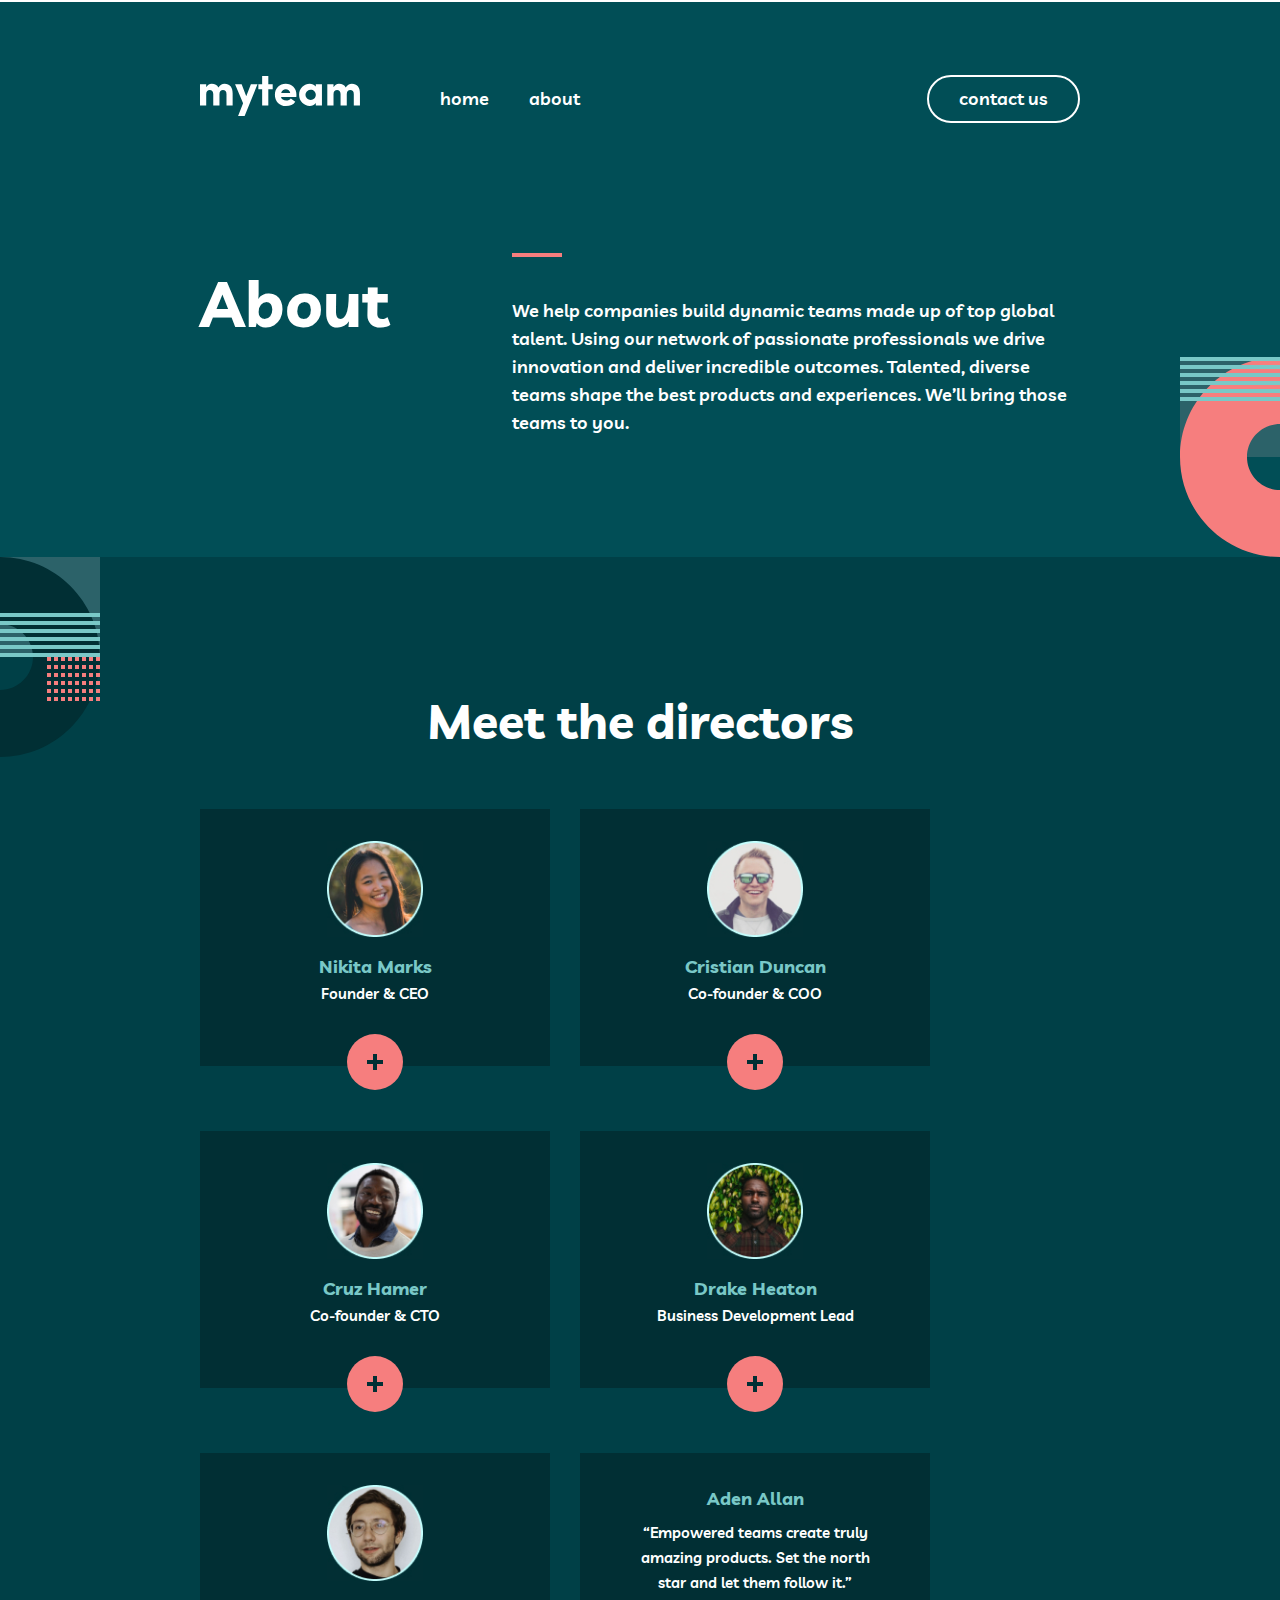
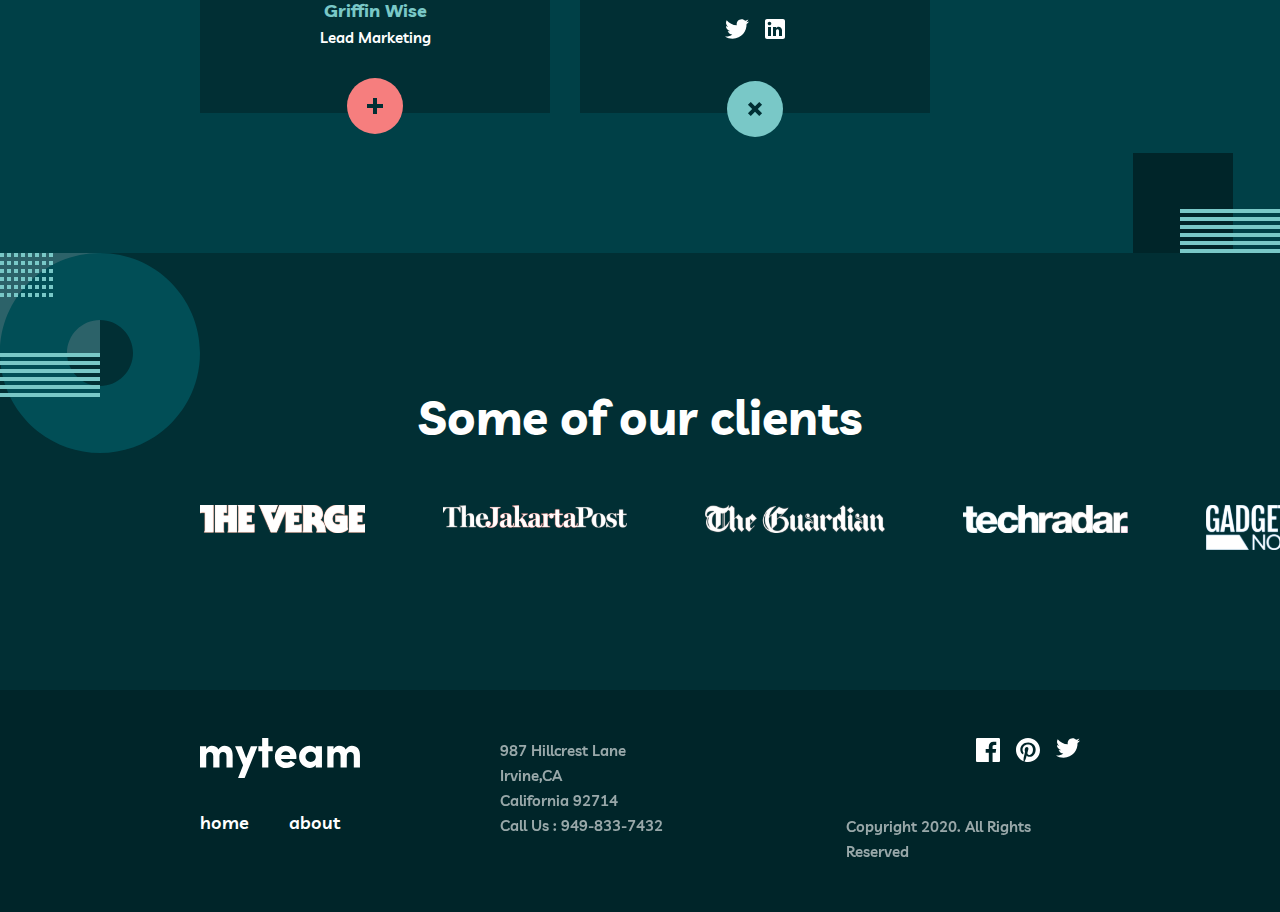
==== pages/about.html @ b1869ea3 "added new page" ====
<!DOCTYPE html>
<html lang="en">
  <head>
    <meta charset="UTF-8" />
    <meta name="viewport" content="width=device-width, initial-scale=1.0" />
    <title>myteam || about</title>
    <link rel="stylesheet" href="../css/normalize.css" />
    <link rel="stylesheet" href="../css/global.css" />
    <link rel="stylesheet" href="../css/about.css" />
  </head>
  <body>
    <header class="header container">
      <ul class="header__list">
        <li class="header__img">
          <a href="../index.html">
            <img
              src="../images/home/myteam 2.svg"
              alt="myteam-img"
              width="160"
              height="40"
            />
          </a>
        </li>
        <li class="header__item last">
          <a class="header__link" href="../index.html">home</a>
        </li>
        <li class="header__item">
          <a class="header__link" href="./about.html">about</a>
        </li>
        <li class="header__btn-wrapper">
          <a class="header__btn btn" href="./contact.html">contact us</a>
        </li>
      </ul>
    </header>

    <main class="main">
      <section class="hero container">
        <h1 class="hero-title">About</h1>
        <div class="hero__content">
          <img
            class="hero__content-img"
            src="../images/home/line1.svg"
            alt="line"
            width="50"
            height="4"
          />
          <p class="hero__content-text">
            We help companies build dynamic teams made up of top global talent.
            Using our network of passionate professionals we drive innovation
            and deliver incredible outcomes. Talented, diverse teams shape the
            best products and experiences. We’ll bring those teams to you.
          </p>
        </div>
      </section>
      <section class="directors container">
        <img
          class="directors__top-background"
          src="../images/about/directors-top-background.svg"
          alt="background-image"
        />
        <h2 class="directors__title">Meet the directors</h2>
        <ul class="directors__list">
          <li class="directors__item">
            <img
              class="directors__item-img"
              src="../images/about/nikita.jpg"
              alt="nikita"
              width="96"
              height="96"
            />
            <h3 class="directors__item-title">Nikita Marks</h3>
            <p class="directors__item-text">Founder & CEO</p>
            <img
              class="directors__item-plus"
              src="../images/about/plus.svg"
              alt="plus"
              width="56"
              height="56"
            />
          </li>
          <li class="directors__item">
            <img
              class="directors__item-img"
              src="../images/about/cristian.jpg"
              alt="cristian"
              width="96"
              height="96"
            />
            <h3 class="directors__item-title">Cristian Duncan</h3>
            <p class="directors__item-text">Co-founder & COO</p>
            <img
              class="directors__item-plus"
              src="../images/about/plus.svg"
              alt="plus"
              width="56"
              height="56"
            />
          </li>
          <li class="directors__item">
            <img
              class="directors__item-img"
              src="../images/about/cruz.jpg"
              alt="cruz"
              width="96"
              height="96"
            />
            <h3 class="directors__item-title">Cruz Hamer</h3>
            <p class="directors__item-text">Co-founder & CTO</p>
            <img
              class="directors__item-plus"
              src="../images/about/plus.svg"
              alt="plus"
              width="56"
              height="56"
            />
          </li>
          <li class="directors__item">
            <img
              class="directors__item-img"
              src="../images/about/drake.jpg"
              alt="drake"
              width="96"
              height="96"
            />
            <h3 class="directors__item-title">Drake Heaton</h3>
            <p class="directors__item-text">Business Development Lead</p>
            <img
              class="directors__item-plus"
              src="../images/about/plus.svg"
              alt="plus"
              width="56"
              height="56"
            />
          </li>
          <li class="directors__item">
            <img
              class="directors__item-img"
              src="../images/about/griffin.jpg"
              alt="griffin"
              width="96"
              height="96"
            />
            <h3 class="directors__item-title">Griffin Wise</h3>
            <p class="directors__item-text">Lead Marketing</p>
            <img
              class="directors__item-plus"
              src="../images/about/plus.svg"
              alt="plus"
              width="56"
              height="56"
            />
          </li>
          <li class="directors__item last__item">
            <h3 class="last__item-title">Aden Allan</h3>
            <p class="last__item-text">
              “Empowered teams create truly amazing products. Set the north star
              and let them follow it.”
            </p>
            <div class="directors__item-social">
              <a href="../index.html">
                <svg
                  width="24"
                  height="20"
                  viewBox="0 0 24 20"
                  fill="none"
                  xmlns="http://www.w3.org/2000/svg"
                >
                  <path
                    d="M24 2.55699C23.117 2.94899 22.168 3.21299 21.172 3.33199C22.189 2.72299 22.97 1.75799 23.337 0.607986C22.386 1.17199 21.332 1.58199 20.21 1.80299C19.313 0.845986 18.032 0.247986 16.616 0.247986C13.437 0.247986 11.101 3.21399 11.819 6.29299C7.728 6.08799 4.1 4.12799 1.671 1.14899C0.381 3.36199 1.002 6.25699 3.194 7.72299C2.388 7.69699 1.628 7.47599 0.965 7.10699C0.911 9.38799 2.546 11.522 4.914 11.997C4.221 12.185 3.462 12.229 2.69 12.081C3.316 14.037 5.134 15.46 7.29 15.5C5.22 17.123 2.612 17.848 0 17.54C2.179 18.937 4.768 19.752 7.548 19.752C16.69 19.752 21.855 12.031 21.543 5.10599C22.505 4.41099 23.34 3.54399 24 2.55699Z"
                    fill="white"
                  />
                </svg>
              </a>
              <a href="../index.html">
                <svg
                  width="20"
                  height="20"
                  viewBox="0 0 20 20"
                  fill="none"
                  xmlns="http://www.w3.org/2000/svg"
                >
                  <g id="icon-linkedin">
                    <path
                      id="Shape"
                      fill-rule="evenodd"
                      clip-rule="evenodd"
                      d="M2 0H18C19.1 0 20 0.9 20 2V18C20 19.1 19.1 20 18 20H2C0.9 20 0 19.1 0 18V2C0 0.9 0.9 0 2 0ZM6 17V8H3V17H6ZM4.5 6.3C3.5 6.3 2.7 5.5 2.7 4.5C2.7 3.5 3.5 2.7 4.5 2.7C5.5 2.7 6.3 3.5 6.3 4.5C6.3 5.5 5.5 6.3 4.5 6.3ZM14 17H17V11.3C17 9.4 15.4 7.8 13.5 7.8C12.6 7.8 11.5 8.4 11 9.2V8H8V17H11V11.7C11 10.9 11.7 10.2 12.5 10.2C13.3 10.2 14 10.9 14 11.7V17Z"
                      fill="white"
                    />
                  </g>
                </svg>
              </a>
            </div>
            <img
              class="last__item-icon"
              src="../images/about/x-icon.svg"
              alt="x-icon"
              width="56"
              height="56"
            />
          </li>
        </ul>
      </section>
      <section class="clients container">
        <h2 class="clients__title">Some of our clients</h2>
        <div class="clients__social">
          <img
            src="../images/about/the-verge.svg"
            alt="the-verge"
            width="165"
            height="28"
          />
          <img
            src="../images/about/the-jakarta-post.svg"
            alt="the-jakarta-post"
            width="184"
            height="23"
          />
          <img
            src="../images/about/the-guardian.svg"
            alt="the-guardian"
            width="180"
            height="28"
          />
          <img
            src="../images/about/techradar.svg"
            alt="techradar"
            width="165"
            height="28"
          />
          <img
            src="../images/about/gadgets-now.svg"
            alt="gadgets-now"
            width="98"
            height="45"
          />
        </div>
      </section>
    </main>
    <footer class="footer container">
      <div class="footer__logo-wrapper">
        <a href="#">
          <img
            class="footer__logo"
            src="../images/home/myteam 2.svg"
            alt="myteam"
            width="160"
            height="40"
          />
        </a>
        <div class="footer__logo-pages">
          <a class="footer__link" href="../index.html">home</a>
          <a class="footer__link" href="./about.html">about</a>
        </div>
      </div>
      <address class="address">
        <p class="address-text">987 Hillcrest Lane</p>
        <p class="address-text">Irvine,CA</p>
        <p class="address-text">California 92714</p>
        <a class="address-link" href="tel:9498337432">Call Us : 949-833-7432</a>
      </address>
      <div class="footer__social">
        <div class="socials-wrapper">
          <a class="social__icon" href="#">
            <svg
              width="24"
              height="24"
              viewBox="0 0 24 24"
              fill="none"
              xmlns="http://www.w3.org/2000/svg"
            >
              <path
                d="M22.675 0H1.325C0.593 0 0 0.593 0 1.325V22.676C0 23.407 0.593 24 1.325 24H12.82V14.706H9.692V11.084H12.82V8.413C12.82 5.313 14.713 3.625 17.479 3.625C18.804 3.625 19.942 3.724 20.274 3.768V7.008L18.356 7.009C16.852 7.009 16.561 7.724 16.561 8.772V11.085H20.148L19.681 14.707H16.561V24H22.677C23.407 24 24 23.407 24 22.675V1.325C24 0.593 23.407 0 22.675 0Z"
                fill="white"
              />
            </svg>
          </a>
          <a class="social__icon" href="#">
            <svg
              width="24"
              height="24"
              viewBox="0 0 24 24"
              fill="none"
              xmlns="http://www.w3.org/2000/svg"
            >
              <path
                d="M12 0C5.373 0 0 5.372 0 12C0 17.084 3.163 21.426 7.627 23.174C7.522 22.225 7.427 20.769 7.669 19.733C7.887 18.796 9.076 13.768 9.076 13.768C9.076 13.768 8.717 13.049 8.717 11.986C8.717 10.318 9.684 9.072 10.888 9.072C11.911 9.072 12.406 9.841 12.406 10.762C12.406 11.791 11.751 13.33 11.412 14.757C11.129 15.951 12.011 16.926 13.189 16.926C15.322 16.926 16.961 14.677 16.961 11.431C16.961 8.558 14.897 6.549 11.949 6.549C8.535 6.549 6.531 9.11 6.531 11.756C6.531 12.787 6.928 13.894 7.424 14.494C7.522 14.613 7.536 14.718 7.507 14.839L7.174 16.199C7.121 16.419 7 16.466 6.772 16.36C5.273 15.662 4.336 13.471 4.336 11.711C4.336 7.926 7.086 4.449 12.265 4.449C16.428 4.449 19.663 7.416 19.663 11.38C19.663 15.516 17.056 18.844 13.436 18.844C12.22 18.844 11.077 18.213 10.686 17.466L9.938 20.319C9.667 21.362 8.936 22.669 8.446 23.465C9.57 23.812 10.763 24 12 24C18.627 24 24 18.627 24 12C24 5.372 18.627 0 12 0Z"
                fill="white"
              />
            </svg>
          </a>
          <a class="social__icon" href="#">
            <svg
              width="24"
              height="20"
              viewBox="0 0 24 20"
              fill="none"
              xmlns="http://www.w3.org/2000/svg"
            >
              <path
                d="M24 2.55699C23.117 2.94899 22.168 3.21299 21.172 3.33199C22.189 2.72299 22.97 1.75799 23.337 0.607986C22.386 1.17199 21.332 1.58199 20.21 1.80299C19.313 0.845986 18.032 0.247986 16.616 0.247986C13.437 0.247986 11.101 3.21399 11.819 6.29299C7.728 6.08799 4.1 4.12799 1.671 1.14899C0.381 3.36199 1.002 6.25699 3.194 7.72299C2.388 7.69699 1.628 7.47599 0.965 7.10699C0.911 9.38799 2.546 11.522 4.914 11.997C4.221 12.185 3.462 12.229 2.69 12.081C3.316 14.037 5.134 15.46 7.29 15.5C5.22 17.123 2.612 17.848 0 17.54C2.179 18.937 4.768 19.752 7.548 19.752C16.69 19.752 21.855 12.031 21.543 5.10599C22.505 4.41099 23.34 3.54399 24 2.55699Z"
                fill="white"
              />
            </svg>
          </a>
        </div>
        <p class="footer__social-text">Copyright 2020. All Rights Reserved</p>
      </div>
    </footer>
  </body>
</html>
---- css/global.css ----
/* FONTS START */
@font-face {
  font-display: swap;
  font-family: 'Livvic';
  font-style: normal;
  font-weight: 400;
  src: url('../fonts/livvic-v14-latin-regular.woff2') format('woff2');
}

@font-face {
  font-display: swap;
  font-family: 'Livvic';
  font-style: italic;
  font-weight: 500;
  src: url('../fonts/livvic-v14-latin-500italic.woff2') format('woff2');
}

@font-face {
  font-display: swap;
  font-family: 'Livvic';
  font-style: normal;
  font-weight: 600;
  src: url('../fonts/livvic-v14-latin-600.woff2') format('woff2');
}

@font-face {
  font-display: swap;
  font-family: 'Livvic';
  font-style: normal;
  font-weight: 700;
  src: url('../fonts/livvic-v14-latin-700.woff2') format('woff2');
}

@font-face {
  font-display: swap;
  font-family: 'Livvic';
  font-style: italic;
  font-weight: 700;
  src: url('../fonts/livvic-v14-latin-700italic.woff2') format('woff2');
}

/* FONTS END */

/* VARIABLES START */
:root {
  --midnight-Green: #014E56;
  --might-Coral: #F67E7E;
  --white: #FFFFFF;
  --rapture-Blue: #79C8C7;
  --police-Blue: #2C6269;
  --deep-Jungle-Green: #004047;
  --sacramento-State-Green: #012F34;
  --dark-Green: #002529;



  /* fonts */
  --fonts: 'Livvic';
  /* Transition */
  --transition: 0.3s;
}

/* VARIABLES END */

*,
*::after,
*::before {
  margin: 0;
  padding: 0;
  box-sizing: border-box;
}

a {
  text-decoration: none;
  display: inline-block;
}

ul,
ol {
  list-style: none;
}

img {
  display: flex;
  object-fit: cover;
}

html {
  height: 100%;
  scroll-behavior: smooth;
}



h1,
h2,
h3 {
  font-family: var(--fonts);
  font-weight: 700;

}


h1 {
  margin: 0;
  font-size: 100px;
  line-height: 100px;

}

h2 {
  font-size: 48px;
  line-height: 48px;
}

h3 {
  font-size: 18px;
  line-height: 28px;
}


.btn {
  width: 153px;
  border-radius: 24px;
  font-family: var(--fonts);
  font-size: 18px;
  line-height: 28px;
  padding-top: 8px;
  padding-bottom: 8px;
  font-weight: 600;
  cursor: pointer;
  transition: var(--transition);
}

body {
  height: 100%;
  font-family: var(--fonts);
  font-size: 15px;
  line-height: 25px;
  font-weight: 600;
}

.container {
  width: 100%;
  max-width: 1510px;
  padding-left: 200px;
  padding-right: 200px;
  margin-left: auto;
  margin-right: auto;
}


/*  */

/* HEADER START */

.header {
  background-color: var(--midnight-Green);
}

.header__list {
  margin-top: 2px;
  display: flex;
  align-items: center;
  padding-top: 73px;
  padding-bottom: 130px;
}

.header__img {
  margin-right: 80px;
}


.header__item {
  margin-right: auto;
}

.header__link {
  font-size: 18px;
  line-height: 28px;
  color: var(--white);
  font-family: var(--fonts);
}

.header__link:hover {
  transition: var(--transition);
  color: var(--might-Coral);
}

.last {
  margin-right: 40px;
}

.header__btn {
  text-align: center;
  border: 2px solid var(--white);
  color: var(--white);
  transition: var(--transition);
}

.header__btn:hover {
  background-color: var(--white);
  color: var(--dark-Green);
}


/* HEADER END */



/* READY START */
.ready {
  display: flex;
  align-items: center;
  justify-content: space-between;
  padding-top: 80px;
  padding-bottom: 80px;
  background-color: var(--might-Coral);
  background-image: url('../images/home/ready-bsckground.svg');
  background-repeat: no-repeat;
  background-position: left bottom;
  padding-left: 285px;
  padding-right: 285px;
}



.ready__btn {
  text-align: center;
  color: var(--sacramento-State-Green);
  border: 2px solid var(--sacramento-State-Green);
}

.ready__btn:hover {
  color: var(--white);
  background-color: var(--sacramento-State-Green);
}

/* READY END */

/* FOOTER START */

.footer {
  display: flex;
  padding-top: 48px;
  padding-bottom: 48px;
  background-color: var(--dark-Green);
}

.footer__logo-wrapper {
  width: 160px;
  margin-right: 140px;
}

.footer__logo {
  margin-bottom: 25px;
}

.footer__link {
  font-size: 18px;
  color: var(--white);
  transition: var(--transition);
}

.footer__link:hover {
  color: var(--might-Coral);
}

.footer__logo-pages {
  display: flex;
  gap: 40px;
}

.address {
  width: 445px;
  font-style: normal;
  color: var(--white);
  margin-right: auto;
}

.address-text {
  opacity: 0.6;
}

.address-link {
  color: var(--white);
  opacity: 0.6;
}


.socials-wrapper {
  display: flex;
  gap: 16px;
  margin-left: 130px;
  margin-bottom: 45px;
}


.social__icon:hover {
  color: var(--might-Coral);
}

.footer__social-text {
  opacity: 0.6;
  color: var(--white);
}



/* FOOTER END */
---- css/about.css ----
/* HERO START */
.hero {
  display: flex;
  gap: 40px;
  padding-bottom: 120px;
  background-color: var(--midnight-Green);
  color: var(--white);
  background-image: url('../images/about/hero-background.svg');
  background-repeat: no-repeat;
  background-position: right bottom;
}

.hero-title {
  font-weight: 700;
  font-size: 64px;
  line-height: 100px;
  width: 350px;

}

.hero__content {
  width: 730px;
}

.hero__content-img {
  margin-bottom: 40px;
}

.hero__content-text {
  font-size: 18px;
  font-weight: 600;
  line-height: 28px;
}

/* HERO END */

/* DIRECTORS START */
.directors {
  display: flex;
  flex-direction: column;
  text-align: center;
  padding-top: 140px;
  padding-bottom: 140px;
  background-color: var(--deep-Jungle-Green);
  position: relative;
  background-image: url('../images/about/directors-bottom-background.svg');
  background-repeat: no-repeat;
  background-position: right bottom;
}

.directors__top-background {
  position: absolute;
  top: 0px;
  left: 0px;

}

.directors__title {
  color: var(--white);
  margin-bottom: 64px;
}

.directors__list {
  display: flex;
  margin-left: auto;
  margin-right: auto;
  gap: 65px 30px;
  flex-wrap: wrap;
}

.directors__item {
  display: flex;
  flex-direction: column;
  align-items: center;
  text-align: center;
  width: 350px;
  background-color: var(--sacramento-State-Green);
  padding-top: 32px;
  padding-bottom: 32px;

}

.directors__item-img {
  margin-bottom: 16px;
}

.directors__item-title {
  color: var(--rapture-Blue);
}

.directors__item-text {
  color: var(--white);
  margin-bottom: 28px;
}

.directors__item-plus {
  margin-bottom: -56px;
}

.last__item {}

.last__item-title {
  color: var(--rapture-Blue);
  margin-bottom: 7px;
}

.last__item-text {
  width: 254px;
  color: var(--white);
  margin-bottom: 24px;
}

.directors__item-social {
  margin-bottom: 35px;
  display: flex;
  gap: 16px;
}

.last__item-icon {
  margin-bottom: -56px;
}

/* DIRECTORS END */


/* CLIENTS START */

.clients {
  background-color: var(--sacramento-State-Green);
  padding-top: 140px;
  padding-bottom: 140px;
  text-align: center;
  background-image: url('../images/about/clients-background.svg');
  background-repeat: no-repeat;
  background-position: left top;
}

.clients__title {
  color: var(--white);
  margin-bottom: 64px;
}

.clients__social {
  display: flex;
  gap: 78px;
}

/* CLIENTS END */
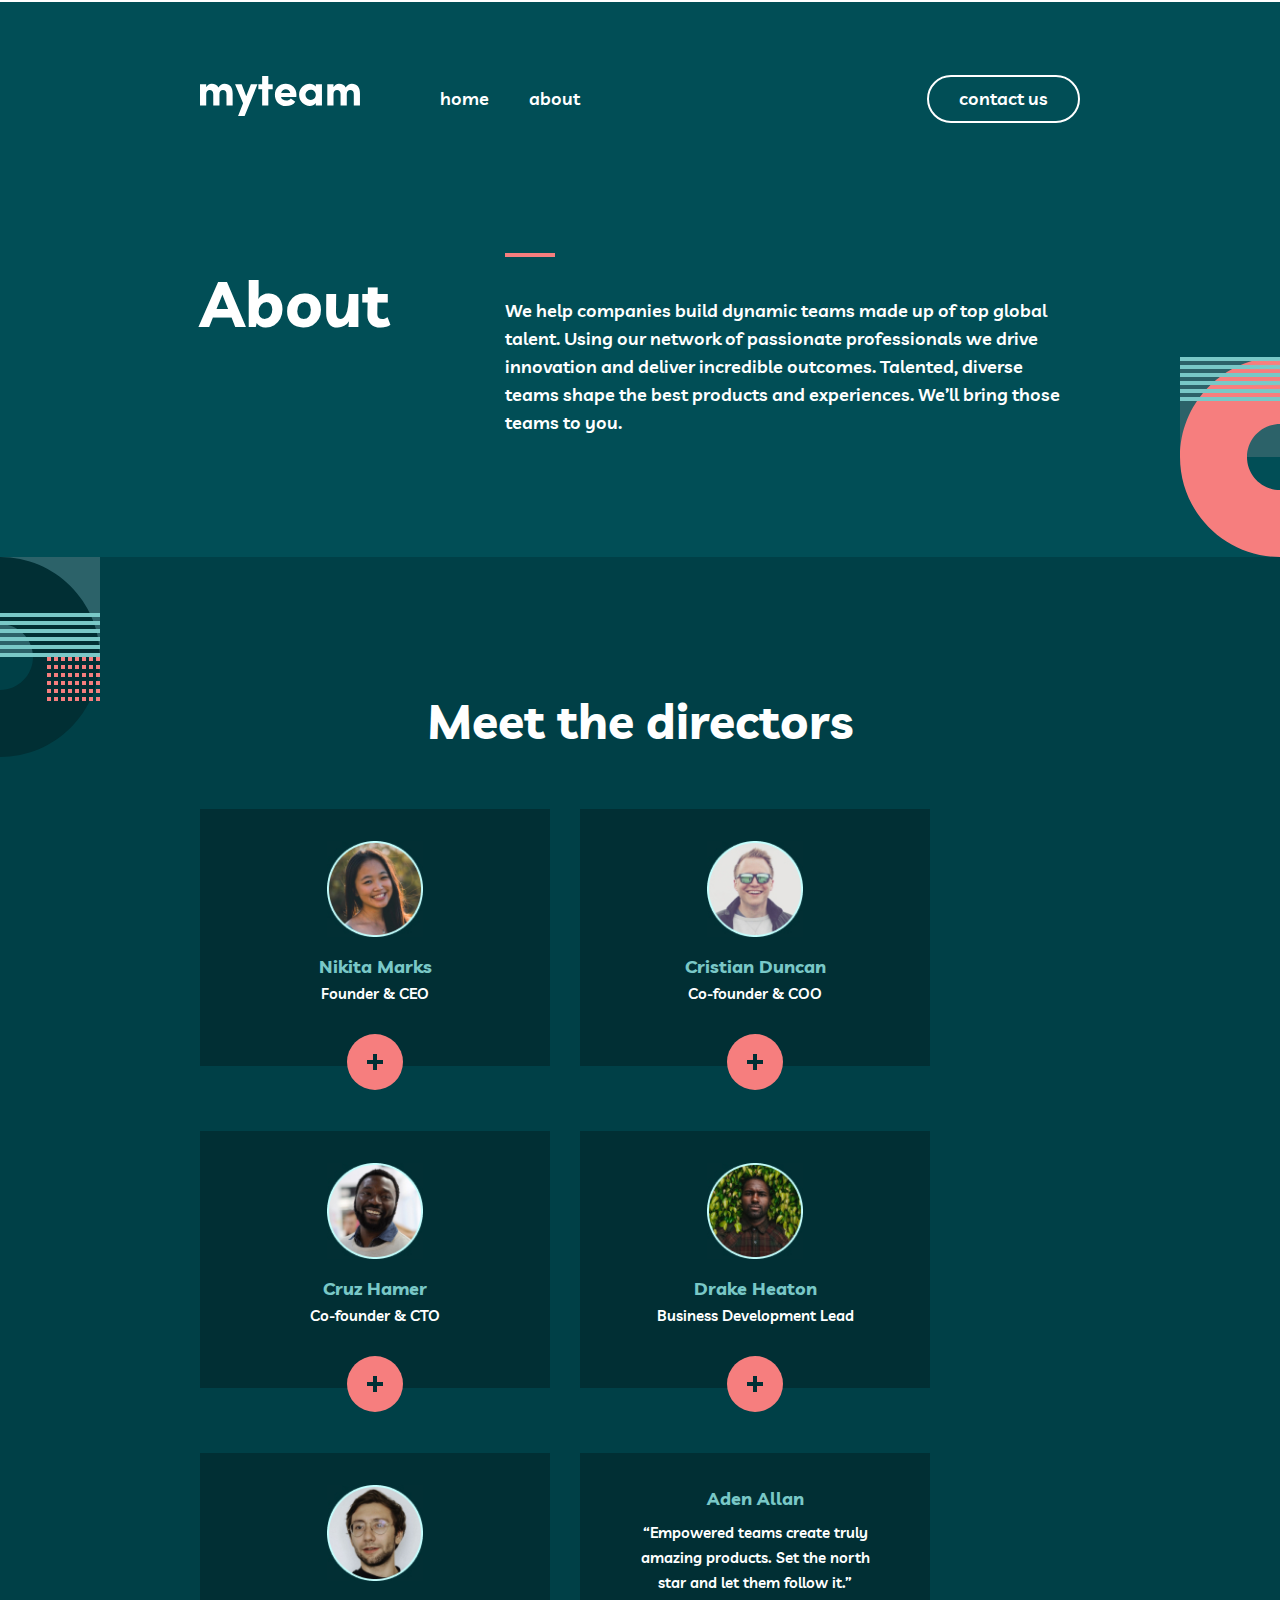
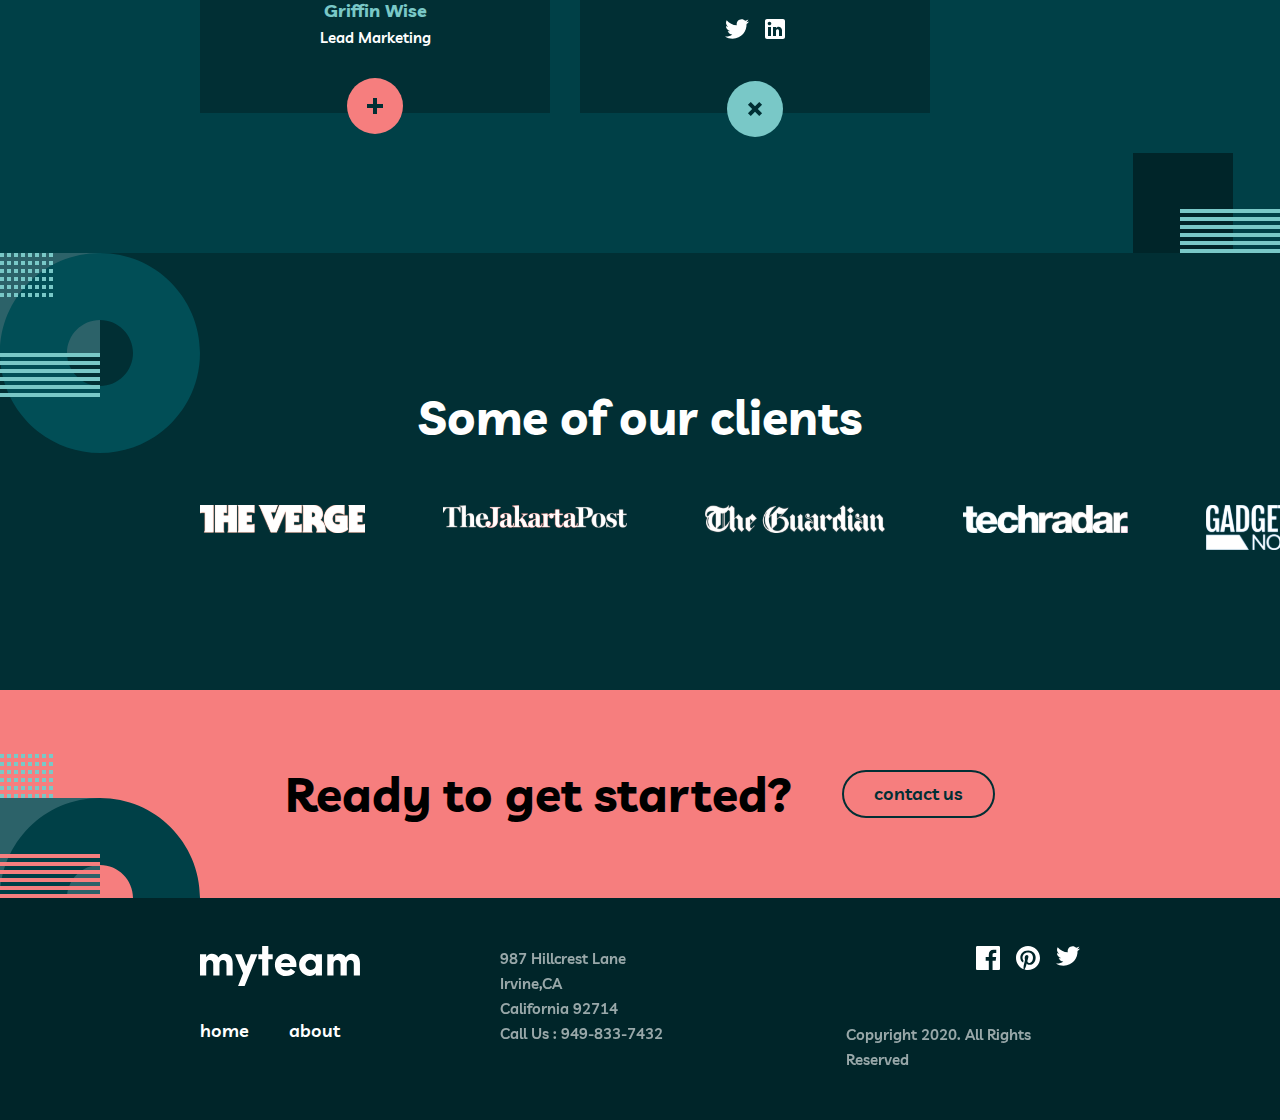
==== commit 7c2e6e35: "added responsive size" ====
--- a/pages/about.html
+++ b/pages/about.html
@@ -205,36 +205,45 @@
         <h2 class="clients__title">Some of our clients</h2>
         <div class="clients__social">
           <img
+            class="the-verge"
             src="../images/about/the-verge.svg"
             alt="the-verge"
             width="165"
             height="28"
           />
           <img
+            class="the-jakarta"
             src="../images/about/the-jakarta-post.svg"
             alt="the-jakarta-post"
             width="184"
             height="23"
           />
           <img
+            class="the-guardian"
             src="../images/about/the-guardian.svg"
             alt="the-guardian"
             width="180"
             height="28"
           />
           <img
+            class="techradar"
             src="../images/about/techradar.svg"
             alt="techradar"
             width="165"
             height="28"
           />
           <img
+            class="gadgets-now"
             src="../images/about/gadgets-now.svg"
             alt="gadgets-now"
             width="98"
             height="45"
           />
         </div>
+      </section>
+      <section class="ready container">
+        <h2 class="ready__title">Ready to get started?</h2>
+        <a class="ready__btn btn" href="./pages/contact.html">contact us</a>
       </section>
     </main>
     <footer class="footer container">
--- a/css/global.css
+++ b/css/global.css
@@ -307,4 +307,156 @@
 
 
 
-/* FOOTER END */+/* FOOTER END */
+
+@media(max-width:768px) {
+
+  h1,
+  h2,
+  h3 {
+    font-family: var(--fonts);
+    font-weight: 700;
+
+  }
+
+
+  h1 {
+    margin: 0;
+    font-size: 64px;
+    line-height: 56px;
+
+  }
+
+  h2 {
+    font-size: 32px;
+    line-height: 32px;
+  }
+
+  h3 {
+    font-size: 18px;
+    line-height: 28px;
+  }
+
+
+  .btn {
+    width: 153px;
+    border-radius: 24px;
+    font-family: var(--fonts);
+    font-size: 18px;
+    line-height: 28px;
+    padding-top: 8px;
+    padding-bottom: 8px;
+    font-weight: 600;
+    cursor: pointer;
+    transition: var(--transition);
+  }
+
+  body {
+    height: 100%;
+    font-family: var(--fonts);
+    font-size: 15px;
+    line-height: 25px;
+    font-weight: 600;
+  }
+
+  .container {
+    width: 100%;
+    max-width: 768px;
+    padding-left: 39px;
+    padding-right: 39px;
+    margin-left: auto;
+    margin-right: auto;
+  }
+
+
+  /*  */
+
+  /* HEADER START */
+
+  .header {
+    background-color: var(--midnight-Green);
+  }
+
+  .header__list {
+    margin-top: 2px;
+    display: flex;
+    align-items: center;
+    padding-top: 64px;
+    padding-bottom: 112px;
+  }
+
+  .header__item {
+    margin-right: auto;
+  }
+
+  .last {
+    margin-right: 40px;
+  }
+
+  /* HEADER END */
+
+
+
+  /* READY START */
+  .ready {
+    display: flex;
+    align-items: center;
+    justify-content: space-between;
+    padding: 100px 100px;
+    background-color: var(--might-Coral);
+    background-image: url('../images/home/ready-bsckground.svg');
+    background-repeat: no-repeat;
+    background-position: left bottom;
+    text-align: center;
+  }
+
+
+  /* READY END */
+
+  /* FOOTER START */
+
+  .footer {
+    display: flex;
+    gap: 10px;
+    padding-top: 48px;
+    padding-bottom: 48px;
+    background-color: var(--dark-Green);
+    position: relative;
+  }
+
+  .footer__logo-wrapper {
+    width: 160px;
+    margin-right: 140px;
+  }
+
+  .footer__logo {
+    margin-bottom: 40px;
+  }
+
+  .footer__logo-pages {
+    display: flex;
+    margin-bottom: 70px;
+    gap: 40px;
+  }
+
+  .address {
+    font-style: normal;
+    color: var(--white);
+    text-align: right;
+  }
+
+  .socials-wrapper {
+    display: flex;
+    align-items: center;
+    position: absolute;
+    bottom: 0;
+    left: -90px;
+  }
+
+  .footer__social-text {
+    width: 255px;
+    position: absolute;
+    bottom: 60px;
+    right: 40px;
+  }
+}--- a/css/about.css
+++ b/css/about.css
@@ -1,7 +1,7 @@
 /* HERO START */
 .hero {
   display: flex;
-  gap: 40px;
+  gap: 30px;
   padding-bottom: 120px;
   background-color: var(--midnight-Green);
   color: var(--white);
@@ -15,7 +15,6 @@
   font-size: 64px;
   line-height: 100px;
   width: 350px;
-
 }
 
 .hero__content {
@@ -145,4 +144,173 @@
   gap: 78px;
 }
 
-/* CLIENTS END */+/* CLIENTS END */
+
+
+
+
+@media(max-width:768px) {
+
+  /* HERO START */
+  .hero {
+    display: flex;
+    flex-direction: column;
+    align-items: center;
+    gap: 40px;
+    padding-bottom: 100px;
+    background-color: var(--midnight-Green);
+    color: var(--white);
+    background-image: url('../images/about/hero-background.svg');
+    background-repeat: no-repeat;
+    background-position: right bottom;
+    text-align: center;
+  }
+
+  .hero__content {
+    width: 457px;
+  }
+
+  .hero__content-img {
+    display: none;
+  }
+
+  .hero__content-text {
+    font-size: 15px;
+  }
+
+  /* HERO END */
+
+  /* DIRECTORS START */
+  .directors {
+    display: flex;
+    flex-direction: column;
+    text-align: center;
+    padding-top: 100px;
+    padding-bottom: 120px;
+  }
+
+  .directors__top-background {
+    position: absolute;
+    top: 0px;
+    left: 0px;
+
+  }
+
+  .directors__list {
+    display: flex;
+    margin-left: 55px;
+    gap: 45px 15px;
+    flex-wrap: wrap;
+  }
+
+  .directors__item {
+    display: flex;
+    justify-content: center;
+    flex-direction: column;
+    align-items: center;
+    text-align: center;
+    width: 281px;
+    background-color: var(--sacramento-State-Green);
+    padding-top: 32px;
+    padding-bottom: 32px;
+
+  }
+
+  .directors__item-img {
+    margin-bottom: 16px;
+  }
+
+  .directors__item-title {
+    color: var(--rapture-Blue);
+  }
+
+  .directors__item-text {
+    color: var(--white);
+    margin-bottom: 28px;
+  }
+
+  .directors__item-plus {
+    margin-bottom: -56px;
+  }
+
+  .last__item {}
+
+  .last__item-title {
+    color: var(--rapture-Blue);
+    margin-bottom: 7px;
+  }
+
+  .last__item-text {
+    width: 254px;
+    color: var(--white);
+    margin-bottom: 24px;
+  }
+
+  .directors__item-social {
+    margin-bottom: 35px;
+    display: flex;
+    gap: 16px;
+  }
+
+  .last__item-icon {
+    margin-bottom: -56px;
+  }
+
+  /* DIRECTORS END */
+
+
+  /* CLIENTS START */
+
+  .clients {
+    background-color: var(--sacramento-State-Green);
+    padding-top: 100px;
+    padding-bottom: 100px;
+    text-align: center;
+    background-image: url('../images/about/responsiv.svg');
+    background-repeat: no-repeat;
+    background-position: left top;
+  }
+
+  .clients__title {
+    color: var(--white);
+    margin-bottom: 64px;
+  }
+
+  .clients__social {
+    display: flex;
+    gap: 49px;
+    width: 689px;
+  }
+
+
+
+
+
+  .the-verge {
+    width: 103px;
+    height: 17px;
+  }
+
+  .the-jakarta {
+    width: 114px;
+    height: 14px;
+  }
+
+  .the-guardian {
+    width: 112px;
+    height: 17px;
+  }
+
+  .techradar {
+    width: 103px;
+    height: 17px;
+  }
+
+  .gadgets-now {
+    width: 61px;
+    height: 28px;
+  }
+
+  /* CLIENTS END */
+
+}